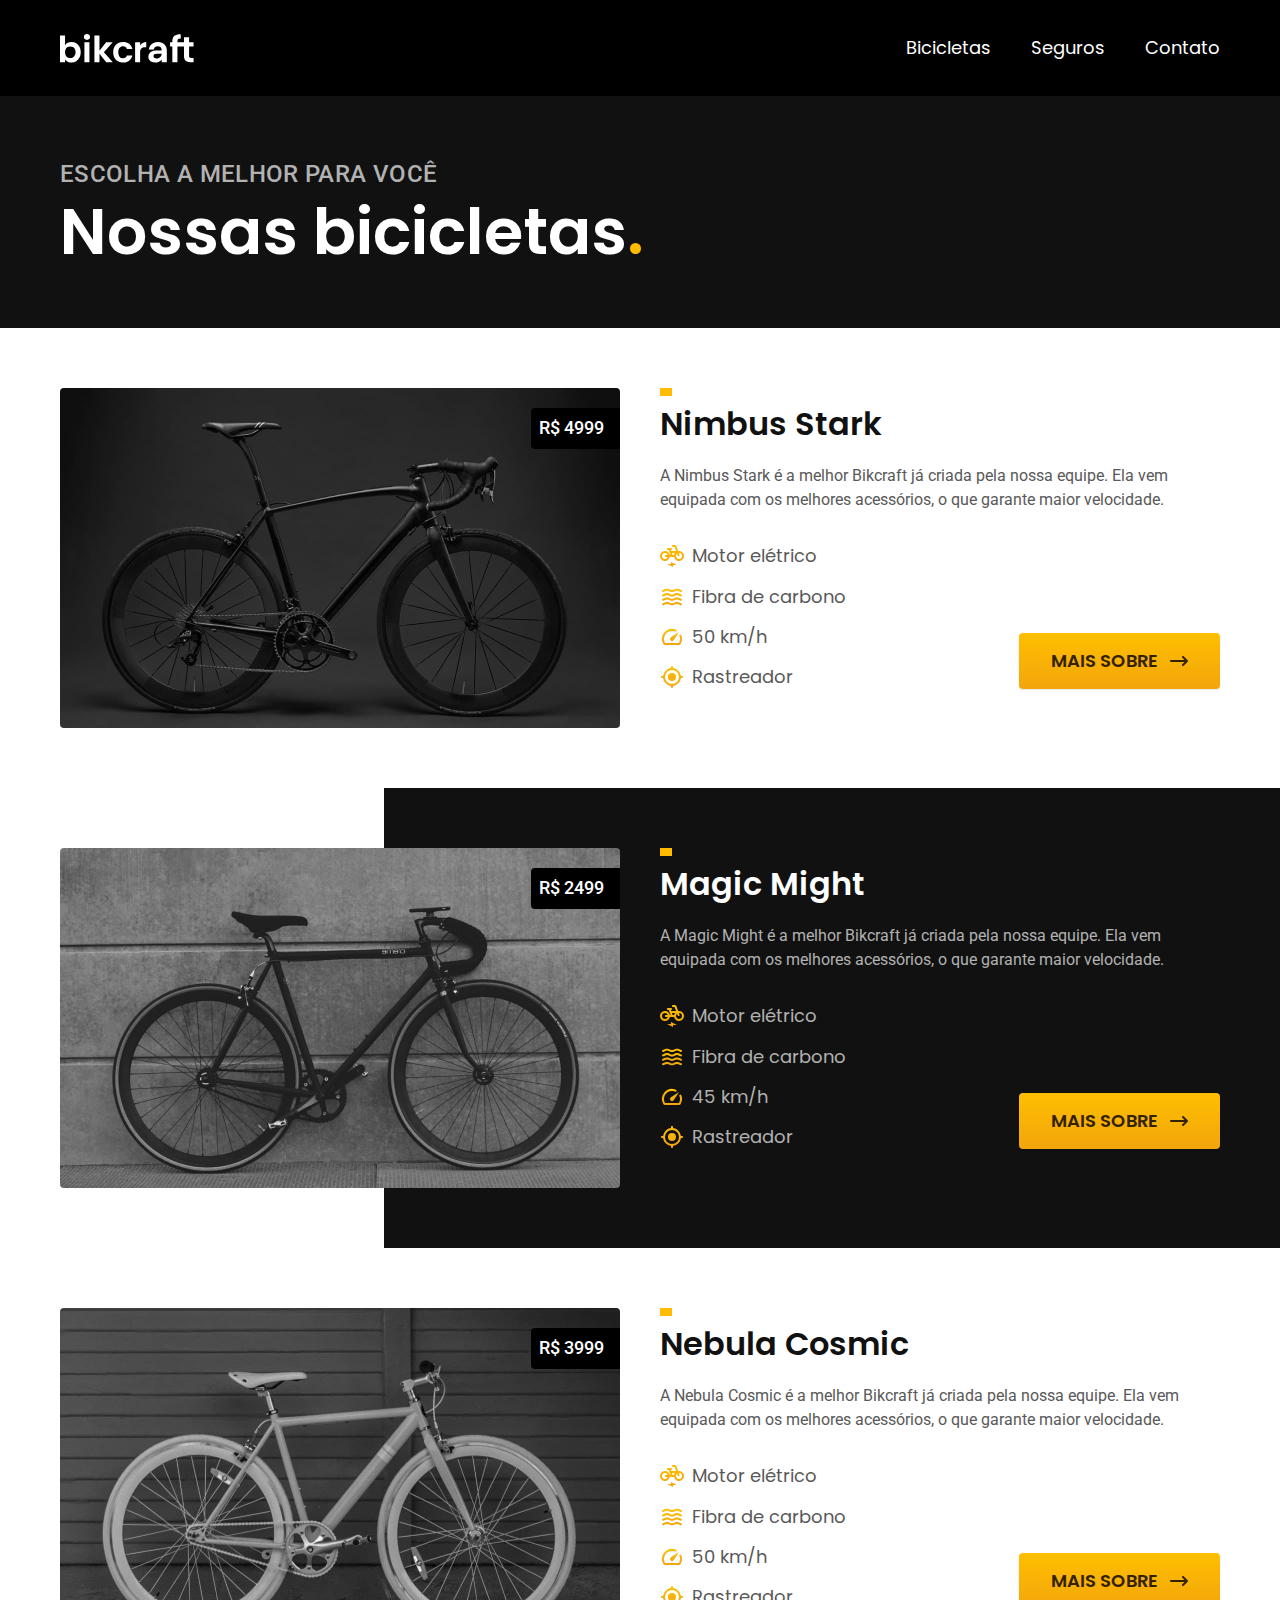
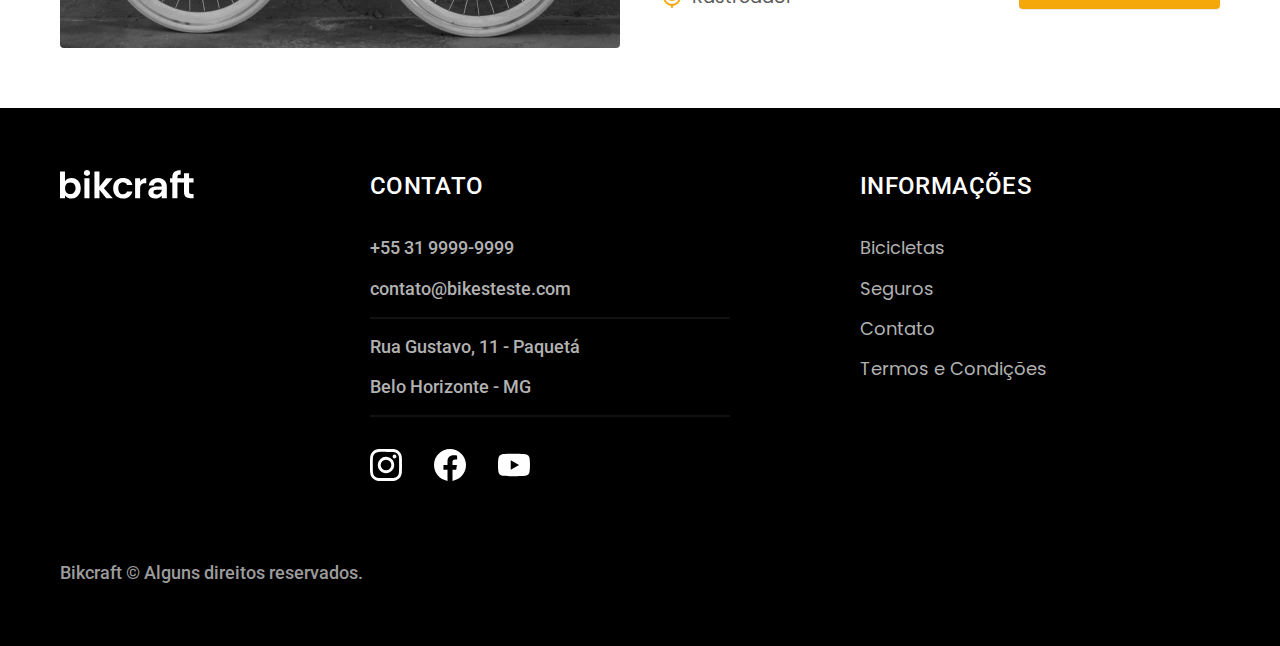
==== bicicletas.html @ 6f8c5c09 "adicionada pagina nimbus" ====
<!DOCTYPE html>
<html lang="pt-br">

<head>
  <meta charset="UTF-8">
  <meta http-equiv="X-UA-Compatible" content="IE=edge">
  <meta name="viewport" content="width=device-width, initial-scale=1.0">
  <title>Bicicletas | Bikcraft</title>
  <meta name="description" content="Bicicletas">
  <link rel="stylesheet" href="./css/style.css">

  <link rel="preconnect" href="https://fonts.googleapis.com">
  <link rel="preconnect" href="https://fonts.gstatic.com" crossorigin>
  <link href="https://fonts.googleapis.com/css2?family=Merriweather:ital,wght@1,900&family=Poppins:wght@400;600&family=Roboto:wght@400;500&display=swap" rel="stylesheet">
</head>

<body id="bicicletas">
  <header class="header-bg">
    <div class="header container">
      <a href="./">
        <img src="./img/bikcraft.svg" alt="">
      </a>

      <nav aria-label="primaria">
        <ul class="header-menu font-1-m cor-0">
          <li><a href="./bicicletas.html">Bicicletas</a></li>
          <li><a href="./seguros.html">Seguros</a></li>
          <li><a href="./contato.html">Contato</a></li>
        </ul>
      </nav>
    </div>
  </header>

  <main>
    <div class="titulo-bg">
      <div class="titulo container">
        <p class="font-2-l-b cor-5">Escolha a melhor para você</p>
        <h1 class="font-1-xxl cor-0">Nossas bicicletas<span class="cor-p1">.</span></h1>
      </div>
    </div>


    <div class="bicicletas container">
      <div class="bicicletas-imagem">
        <img src="./img/bicicletas/nimbus.jpg" alt="bicicleta preta">
        <span class="font-2-m cor-0">R$ 4999</span>
      </div>
      <div class="bicicletas-conteudo">
        <h2 class="font-1-xl">Nimbus Stark</h2>
        <p class="font-2-s cor-8">A Nimbus Stark é a melhor Bikcraft já criada pela nossa equipe. Ela vem equipada com os melhores acessórios, o que garante maior velocidade.</p>
        <ul class="font-1-m cor-8">
          <li><img src="./img/icones/eletrica.svg" alt="">Motor elétrico</li>
          <li><img src="./img/icones/carbono.svg" alt="">Fibra de carbono</li>
          <li><img src="./img/icones/velocidade.svg" alt="">50 km/h</li>
          <li><img src="./img/icones/rastreador.svg" alt="">Rastreador</li>
        </ul>
        <a class="botao seta" href="./bicicletas/nimbus.html"> Mais sobre</a>
      </div>
    </div>



    <div class="bicicletas-bg">
      <div class="bicicletas container">
        <div class="bicicletas-imagem">
          <img src="./img/bicicletas/magic.jpg" alt="bicicleta preta">
          <span class="font-2-m cor-0">R$ 2499</span>
        </div>
        <div class="bicicletas-conteudo">
          <h2 class="font-1-xl cor-0">Magic Might</h2>
          <p class="font-2-s cor-5">A Magic Might é a melhor Bikcraft já criada pela nossa equipe. Ela vem equipada com os melhores acessórios, o que garante maior velocidade.</p>
          <ul class="font-1-m cor-5">
            <li><img src="./img/icones/eletrica.svg" alt="">Motor elétrico</li>
            <li><img src="./img/icones/carbono.svg" alt="">Fibra de carbono</li>
            <li><img src="./img/icones/velocidade.svg" alt="">45 km/h</li>
            <li><img src="./img/icones/rastreador.svg" alt="">Rastreador</li>
          </ul>
          <a class="botao seta" href="./bicicletas/magic.html"> Mais sobre</a>
        </div>
      </div>

    </div>


    <div class="bicicletas container">
      <div class="bicicletas-imagem">
        <img src="./img/bicicletas/nebula.jpg" alt="bicicleta preta">
        <span class="font-2-m cor-0">R$ 3999</span>
      </div>
      <div class="bicicletas-conteudo">
        <h2 class="font-1-xl">Nebula Cosmic</h2>
        <p class="font-2-s cor-8">A Nebula Cosmic é a melhor Bikcraft já criada pela nossa equipe. Ela vem equipada com os melhores acessórios, o que garante maior velocidade.</p>
        <ul class="font-1-m cor-8">
          <li><img src="./img/icones/eletrica.svg" alt="">Motor elétrico</li>
          <li><img src="./img/icones/carbono.svg" alt="">Fibra de carbono</li>
          <li><img src="./img/icones/velocidade.svg" alt="">50 km/h</li>
          <li><img src="./img/icones/rastreador.svg" alt="">Rastreador</li>
        </ul>
        <a class="botao seta" href="./bicicletas/nebula.html"> Mais sobre</a>
      </div>
    </div>



  </main>





  <footer class="footer-bg">
    <div class="footer container">
      <img src="./img/bikcraft.svg" alt="Bikcraft">
      <div class="footer-contato">
        <h3 class="font-2-l-b cor-0">Contato</h3>
        <ul class="font-2-m cor-5">
          <li><a href="tel:+553199999999">+55 31 9999-9999</a></li>
          <li><a href="mailto:contato@bikesteste.com">contato@bikesteste.com</a></li>
          <li>Rua Gustavo, 11 - Paquetá </li>
          <li>Belo Horizonte - MG</li>
        </ul>
        <div class="footer-redes">
          <a href="./">
            <img src="./img/redes/instagram.svg" alt="">
          </a>
          <a href="./">
            <img src="./img/redes/facebook.svg" alt="">
          </a>
          <a href="./">
            <img src="./img/redes/youtube.svg" alt="">
          </a>
        </div>
      </div>
      <div class="footer-informacoes">
        <h3 class="font-2-l-b cor-0">Informações</h3>
        <nav>
          <ul class="font-1-m cor-5">
            <li><a href="./bicicletas.html">Bicicletas</a></li>
            <li><a href="./seguros.html">Seguros</a></li>
            <li><a href="./contato.html">Contato</a></li>
            <li><a href="./termos.html">Termos e Condições</a></li>
          </ul>
        </nav>
      </div>
      <p class="footer-copy font-2-m cor-6">Bikcraft © Alguns direitos reservados.</p>
    </div>
  </footer>
</body>

</html>
---- css/style.css ----
@import "./global/global.css";
@import "./utilidades/tipografia.css";
@import "./utilidades/cores.css";

@import "./global/header.css";
@import "./global/footer.css";

/* Utilidades */
@import "./utilidades/componentes.css";

/* Home */
@import "./home/introducao.css";
@import "./home/tecnologia.css";
@import "./home/parceiros.css";
@import "./home/depoimento.css";



/* Bicicletas */
@import "./bicicletas/bicicletas-lista.css";
@import "./bicicletas/bicicletas.css";

/* Bicicleta */
@import "./bicicleta/bicicleta.css";
@import "./bicicleta/seguro.css";



/* Seguros */
@import "./seguros/seguros.css";
@import "./seguros/perguntas.css";
@import "./seguros/vantagens.css";


/* Termos */
@import "./termos/termos.css";
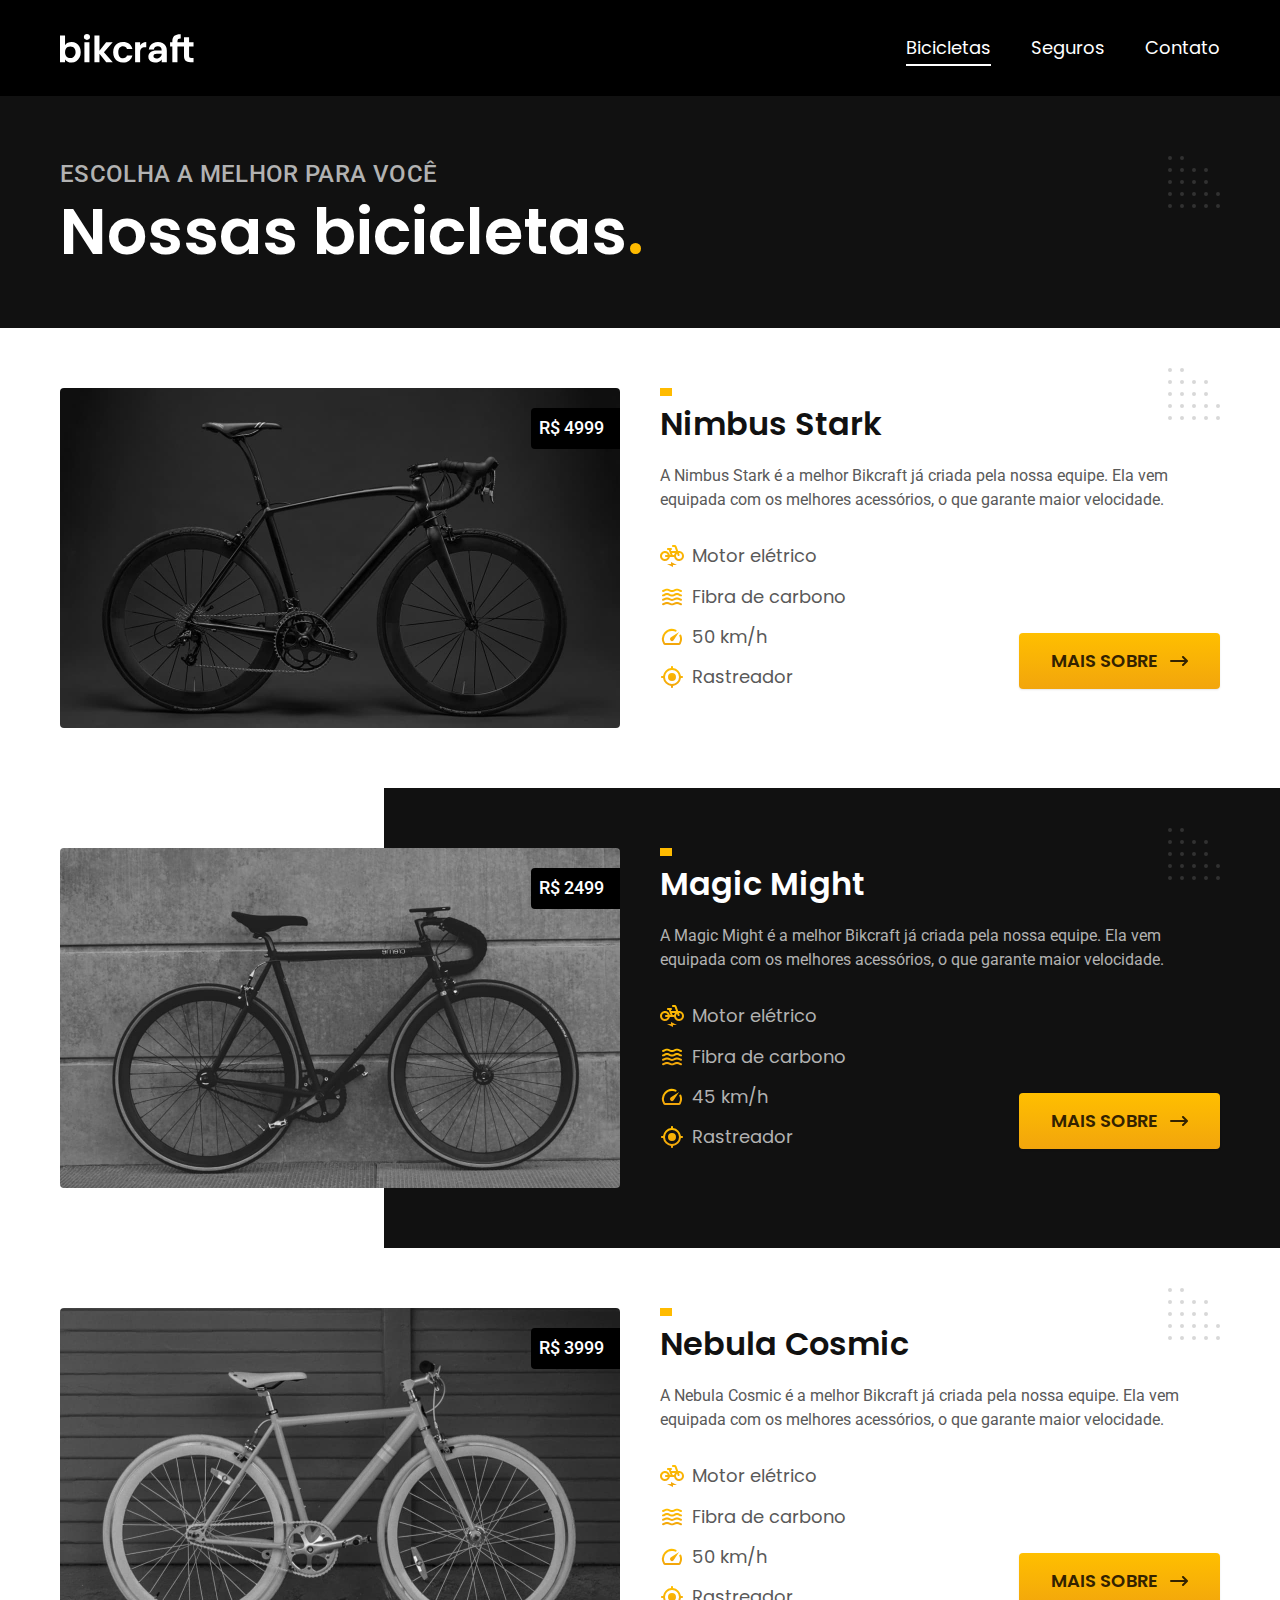
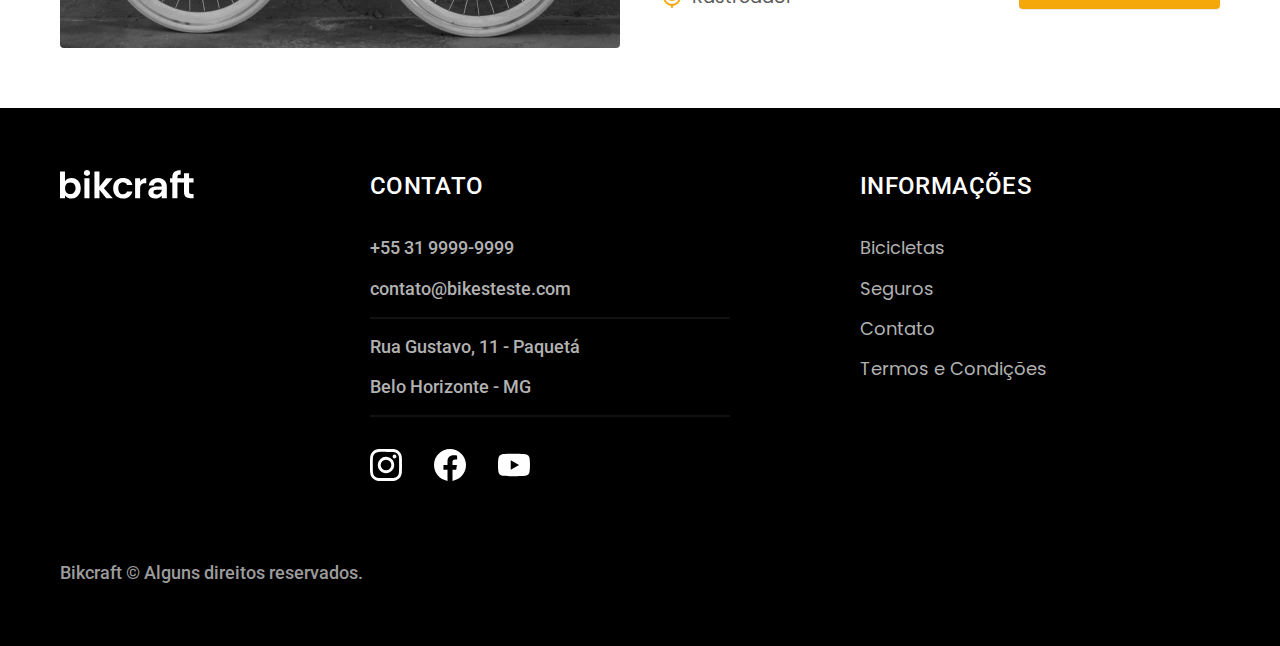
==== commit acb6f5a7: "adicionada funcao js ativarLink no menu" ====
--- a/bicicletas.html
+++ b/bicicletas.html
@@ -145,6 +145,7 @@
       <p class="footer-copy font-2-m cor-6">Bikcraft © Alguns direitos reservados.</p>
     </div>
   </footer>
+  <script src="./js/script.js"></script>
 </body>
 
 </html>--- a/css/style.css
+++ b/css/style.css
@@ -7,6 +7,8 @@
 
 /* Utilidades */
 @import "./utilidades/componentes.css";
+@import "./utilidades/formulario.css";
+
 
 /* Home */
 @import "./home/introducao.css";
@@ -31,6 +33,12 @@
 @import "./seguros/perguntas.css";
 @import "./seguros/vantagens.css";
 
+/* Contato */
+@import "./contato/contato.css";
+@import "./contato/lojas.css";
+
+/* Orçamento */
+@import "./orcamento/orcamento.css";
 
 /* Termos */
 @import "./termos/termos.css";